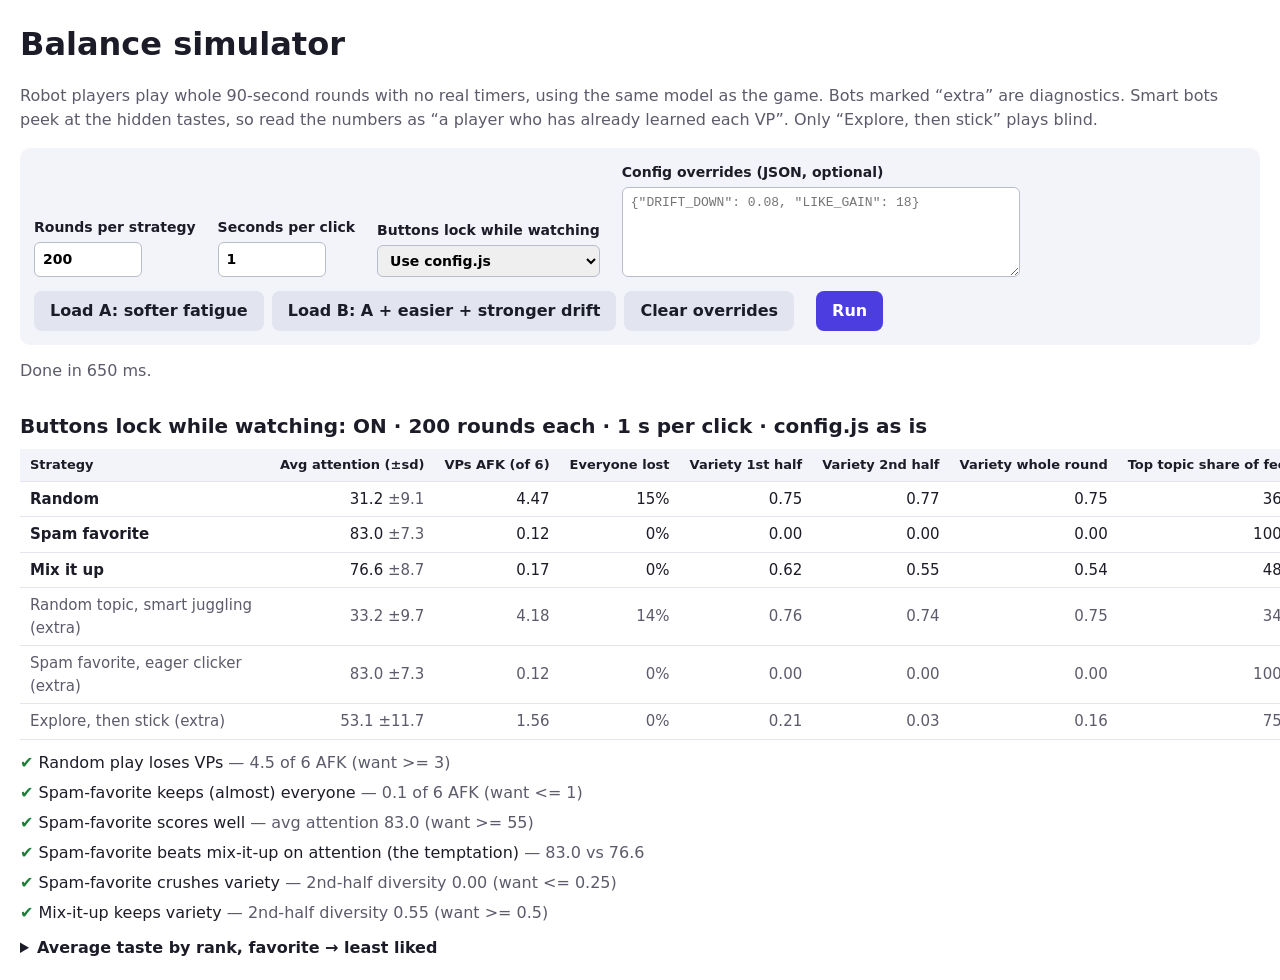
==== sim.html @ 4eece38c "Initial commit" ====
<!DOCTYPE html>
<html lang="en">
<head>
  <meta charset="utf-8">
  <title>Doomscroll AI — balance simulator</title>
  <style>
    /* Force a light page: with no explicit background, a dark-mode browser paints the page dark */
    html { color-scheme: light; }
    body { background: #fff; color: #1c1c28; font: 16px/1.5 system-ui, sans-serif; max-width: 1240px; margin: 20px auto; padding: 0 16px }
    h1 { margin: 0 0 4px; }
    h2 { margin: 28px 0 8px; font-size: 20px; }
    .muted { color: #5b5b6b; }
    .controls { display: flex; flex-wrap: wrap; gap: 14px 22px; align-items: flex-end; margin: 14px 0; padding: 14px; background: #f3f4f9; border-radius: 10px; }
    label { display: flex; flex-direction: column; font-size: 14px; font-weight: 600; gap: 4px; }
    input, select, textarea { font: inherit; padding: 6px 8px; border: 1px solid #b9bccb; border-radius: 6px; }
    input[type=number] { width: 90px; }
    textarea { width: 380px; height: 76px; font: 13px/1.4 ui-monospace, monospace; }
    button { font: inherit; font-weight: 600; padding: 8px 16px; border: 0; border-radius: 8px; background: #4c3de0; color: #fff; cursor: pointer; }
    button.secondary { background: #e2e4f0; color: #1c1c28; }
    button:disabled { opacity: .5; cursor: wait; }
    table { border-collapse: collapse; width: 100%; font-size: 15px; }
    th, td { padding: 6px 10px; text-align: right; border-bottom: 1px solid #e4e5ee; white-space: nowrap; }
    th:first-child, td:first-child { text-align: left; white-space: normal; min-width: 230px; }
    th { font-size: 13px; background: #f3f4f9; vertical-align: bottom; }
    tr.extra td { color: #5b5b6b; }
    tr.core td:first-child { font-weight: 700; }
    ul.goals { list-style: none; padding: 0; margin: 8px 0; }
    ul.goals li { padding: 3px 0; }
    .ok { color: #1a7f37; font-weight: 700; }
    .fail { color: #c62828; font-weight: 700; }
    .err { color: #c62828; font-weight: 600; }
    details { margin-top: 8px; }
    summary { cursor: pointer; font-weight: 600; }
    .small td, .small th { font-size: 13px; padding: 3px 8px; }
  </style>
</head>
<body>
  <h1>Balance simulator</h1>
  <p class="muted">
    Robot players play whole 90-second rounds with no real timers, using the same model as the game.
    Bots marked “extra” are diagnostics. Smart bots peek at the hidden tastes, so read the numbers as
    “a player who has already learned each VP”. Only “Explore, then stick” plays blind.
  </p>

  <div class="controls">
    <label>Rounds per strategy <input id="runs" type="number" min="10" step="10"></label>
    <label>Seconds per click <input id="click" type="number" min="0.2" step="0.1"></label>
    <label>Buttons lock while watching
      <select id="lock">
        <option value="config">Use config.js</option>
        <option value="true">On</option>
        <option value="false">Off</option>
        <option value="both">Compare both</option>
      </select>
    </label>
    <label>Config overrides (JSON, optional)
      <textarea id="overrides" spellcheck="false" placeholder='{"DRIFT_DOWN": 0.08, "LIKE_GAIN": 18}'></textarea>
    </label>
    <div id="presets"></div>
    <button id="run">Run</button>
  </div>
  <div id="status" class="muted"></div>
  <div id="output"></div>

  <!-- Classic scripts, in dependency order (no modules, so this works from file://) -->
  <script src="js/config.js"></script>
  <script src="js/content.js"></script>
  <script src="js/vp.js"></script>
  <script src="js/metrics.js"></script>
  <script src="sim/sim.js"></script>
  <script>
    (function () {
      var C = DS.CONFIG;
      var $ = function (id) { return document.getElementById(id); };

      $('runs').value = C.SIM_RUNS;
      $('click').value = C.SIM_CLICK_INTERVAL_SEC;

      // One button per preset; clicking it just fills the overrides box.
      Object.keys(DS.sim.PRESETS).forEach(function (name) {
        var b = document.createElement('button');
        b.className = 'secondary';
        b.textContent = 'Load ' + name;
        b.style.marginRight = '8px';
        b.onclick = function () { $('overrides').value = JSON.stringify(DS.sim.PRESETS[name]); };
        $('presets').appendChild(b);
      });
      var clear = document.createElement('button');
      clear.className = 'secondary';
      clear.textContent = 'Clear overrides';
      clear.onclick = function () { $('overrides').value = ''; };
      $('presets').appendChild(clear);

      function f(x, d) { return x === null ? '–' : x.toFixed(d); }

      function table(out, title) {
        var rows = out.results.map(function (r) {
          var core = ['random', 'spam', 'mix'].indexOf(r.id) !== -1;
          return '<tr class="' + (core ? 'core' : 'extra') + '"><td>' + r.label + '</td>' +
            '<td>' + f(r.avgAttention.mean, 1) + ' <span class="muted">±' + f(r.avgAttention.sd, 1) + '</span></td>' +
            '<td>' + f(r.afk.mean, 2) + '</td>' +
            '<td>' + f(r.allLostPct, 0) + '%</td>' +
            '<td>' + f(r.diversity.first, 2) + '</td>' +
            '<td>' + f(r.diversity.second, 2) + '</td>' +
            '<td>' + f(r.diversity.overall, 2) + '</td>' +
            '<td>' + f(100 * r.topShare, 0) + '%</td>' +
            '<td>' + f(r.enjoyedStart, 1) + ' → ' + f(r.enjoyedEnd, 1) + '</td>' +
            '<td>' + f(100 * r.likeRate, 0) + '%</td>' +
            '<td>' + f(r.pushesPerVP, 1) + '</td></tr>';
        }).join('');

        var ranks = out.results.map(function (r) {
          var cells = function (xs) { return xs.map(function (x) { return '<td>' + x.toFixed(2) + '</td>'; }).join(''); };
          return '<tr><td>' + r.label + ' (start)</td>' + cells(r.ranksStart) + '</tr>' +
                 '<tr><td>' + r.label + ' (end)</td>' + cells(r.ranksEnd) + '</tr>';
        }).join('');

        var goals = out.goals.map(function (g) {
          return '<li><span class="' + (g.pass ? 'ok' : 'fail') + '">' + (g.pass ? '✔' : '✘') + '</span> ' +
                 g.text + ' <span class="muted">— ' + g.detail + '</span></li>';
        }).join('');

        return '<h2>' + title + '</h2>' +
          '<table><thead><tr><th>Strategy</th><th>Avg attention (±sd)</th><th>VPs AFK (of 6)</th>' +
          '<th>Everyone lost</th><th>Variety 1st half</th><th>Variety 2nd half</th><th>Variety whole round</th>' +
          '<th>Top topic share of feed</th><th>Topics enjoyed (start → end)</th><th>Like rate</th><th>Posts per VP</th>' +
          '</tr></thead><tbody>' + rows + '</tbody></table>' +
          '<ul class="goals">' + goals + '</ul>' +
          '<details><summary>Average taste by rank, favorite → least liked</summary>' +
          '<table class="small"><thead><tr><th></th><th>1st</th><th>2nd</th><th>3rd</th><th>4th</th><th>5th</th><th>6th</th></tr></thead><tbody>' +
          ranks + '</tbody></table></details>';
      }

      function run() {
        var overrides = {};
        var text = $('overrides').value.trim();
        if (text) {
          try { overrides = JSON.parse(text); }
          catch (e) { $('status').innerHTML = '<span class="err">Overrides are not valid JSON: ' + e.message + '</span>'; return; }
        }
        var base = { runs: Number($('runs').value), clickIntervalSec: Number($('click').value), overrides: overrides };
        var lock = $('lock').value;
        var modes = lock === 'both' ? [true, false] : lock === 'config' ? [undefined] : [lock === 'true'];

        $('run').disabled = true;
        $('status').textContent = 'Running…';
        // Let the browser paint "Running…" first. The sim itself is synchronous and takes about a second.
        setTimeout(function () {
          var t0 = performance.now();
          var html = modes.map(function (m) {
            var opts = Object.assign({}, base);
            if (m !== undefined) opts.lockButtons = m;
            var out = DS.sim.runAll(opts);
            var s = out.settings;
            return table(out, 'Buttons lock while watching: ' + (s.lockButtons ? 'ON' : 'OFF') +
              ' · ' + s.runs + ' rounds each · ' + s.clickIntervalSec + ' s per click' +
              (text ? ' · with overrides' : ' · config.js as is'));
          }).join('');
          $('output').innerHTML = html;
          $('status').textContent = 'Done in ' + Math.round(performance.now() - t0) + ' ms.';
          $('run').disabled = false;
        }, 20);
      }

      $('run').onclick = run;
      run(); // show the current config.js results straight away
    })();
  </script>
</body>
</html>
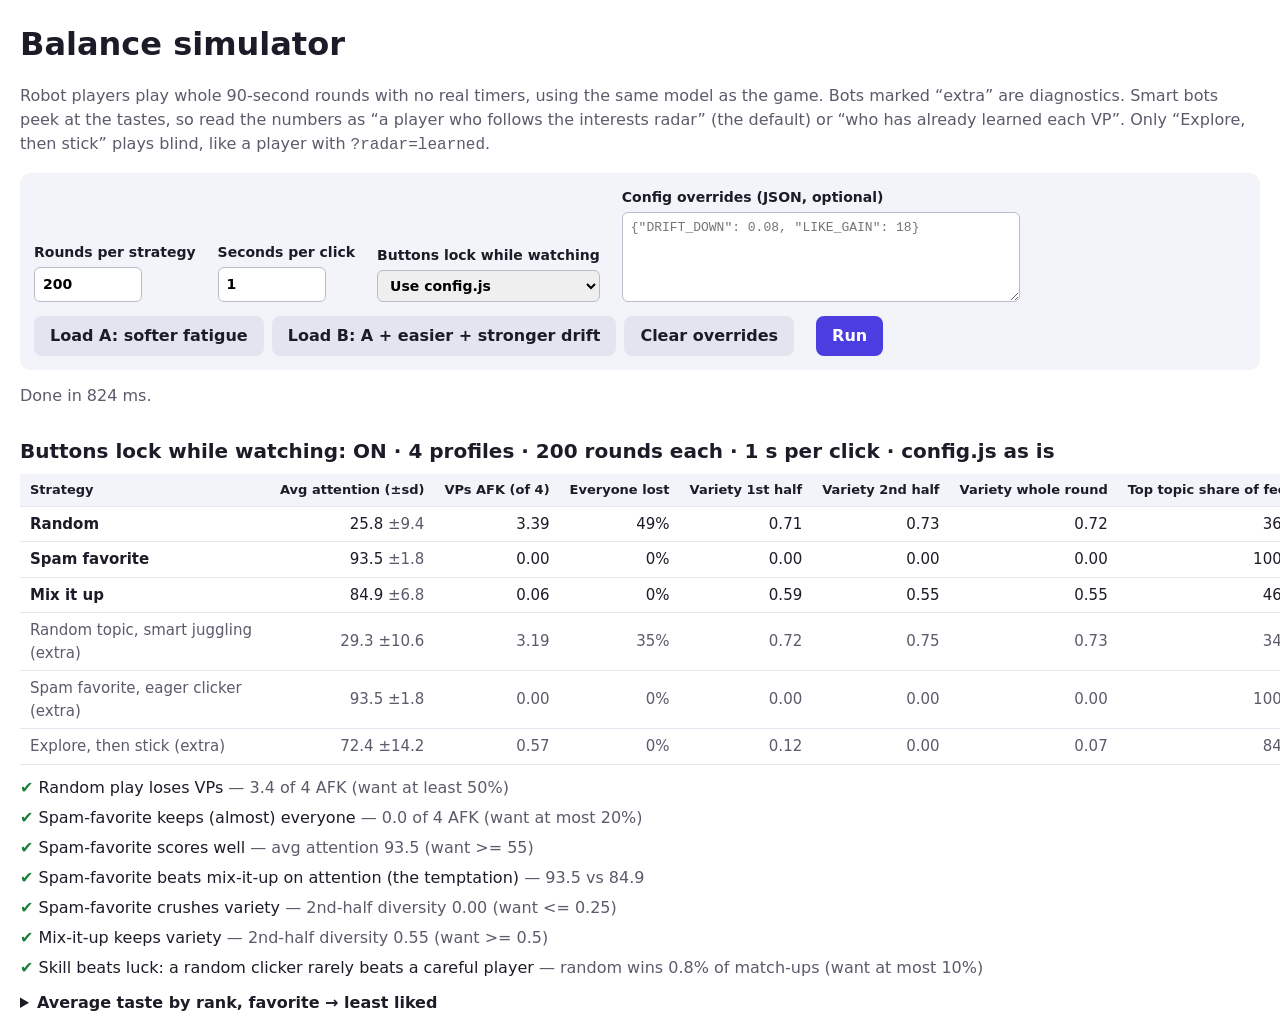
==== commit f73dbe69: "added radar plot for each VP to reduce randomness" ====
--- a/sim.html
+++ b/sim.html
@@ -38,8 +38,9 @@
   <h1>Balance simulator</h1>
   <p class="muted">
     Robot players play whole 90-second rounds with no real timers, using the same model as the game.
-    Bots marked “extra” are diagnostics. Smart bots peek at the hidden tastes, so read the numbers as
-    “a player who has already learned each VP”. Only “Explore, then stick” plays blind.
+    Bots marked “extra” are diagnostics. Smart bots peek at the tastes, so read the numbers as
+    “a player who follows the interests radar” (the default) or “who has already learned each VP”.
+    Only “Explore, then stick” plays blind, like a player with <code>?radar=learned</code>.
   </p>
 
   <div class="controls">
@@ -121,7 +122,7 @@
         }).join('');
 
         return '<h2>' + title + '</h2>' +
-          '<table><thead><tr><th>Strategy</th><th>Avg attention (±sd)</th><th>VPs AFK (of 6)</th>' +
+          '<table><thead><tr><th>Strategy</th><th>Avg attention (±sd)</th><th>VPs AFK (of ' + out.settings.profiles + ')</th>' +
           '<th>Everyone lost</th><th>Variety 1st half</th><th>Variety 2nd half</th><th>Variety whole round</th>' +
           '<th>Top topic share of feed</th><th>Topics enjoyed (start → end)</th><th>Like rate</th><th>Posts per VP</th>' +
           '</tr></thead><tbody>' + rows + '</tbody></table>' +
@@ -153,7 +154,7 @@
             var out = DS.sim.runAll(opts);
             var s = out.settings;
             return table(out, 'Buttons lock while watching: ' + (s.lockButtons ? 'ON' : 'OFF') +
-              ' · ' + s.runs + ' rounds each · ' + s.clickIntervalSec + ' s per click' +
+              ' · ' + s.profiles + ' profiles · ' + s.runs + ' rounds each · ' + s.clickIntervalSec + ' s per click' +
               (text ? ' · with overrides' : ' · config.js as is'));
           }).join('');
           $('output').innerHTML = html;
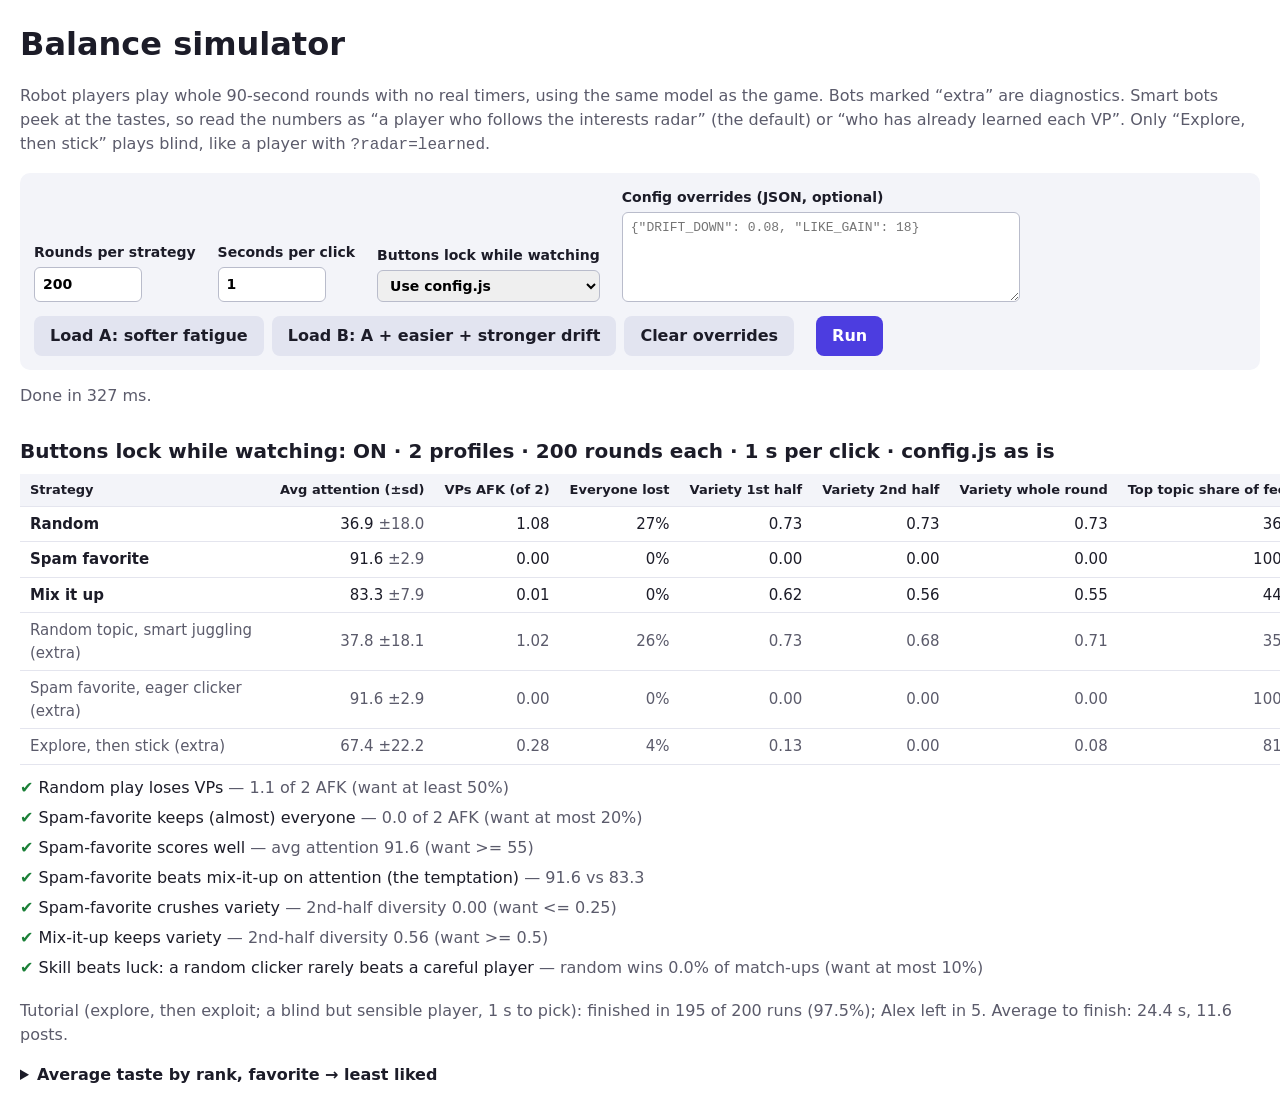
==== commit c6a6997b: "updated the tutorial to radar plot to introduce the concept of rxploration and exploitation" ====
--- a/sim.html
+++ b/sim.html
@@ -127,6 +127,7 @@
           '<th>Top topic share of feed</th><th>Topics enjoyed (start → end)</th><th>Like rate</th><th>Posts per VP</th>' +
           '</tr></thead><tbody>' + rows + '</tbody></table>' +
           '<ul class="goals">' + goals + '</ul>' +
+          '<p class="muted">' + DS.sim.tutorialLine(out.tutorial) + '</p>' +
           '<details><summary>Average taste by rank, favorite → least liked</summary>' +
           '<table class="small"><thead><tr><th></th><th>1st</th><th>2nd</th><th>3rd</th><th>4th</th><th>5th</th><th>6th</th></tr></thead><tbody>' +
           ranks + '</tbody></table></details>';
